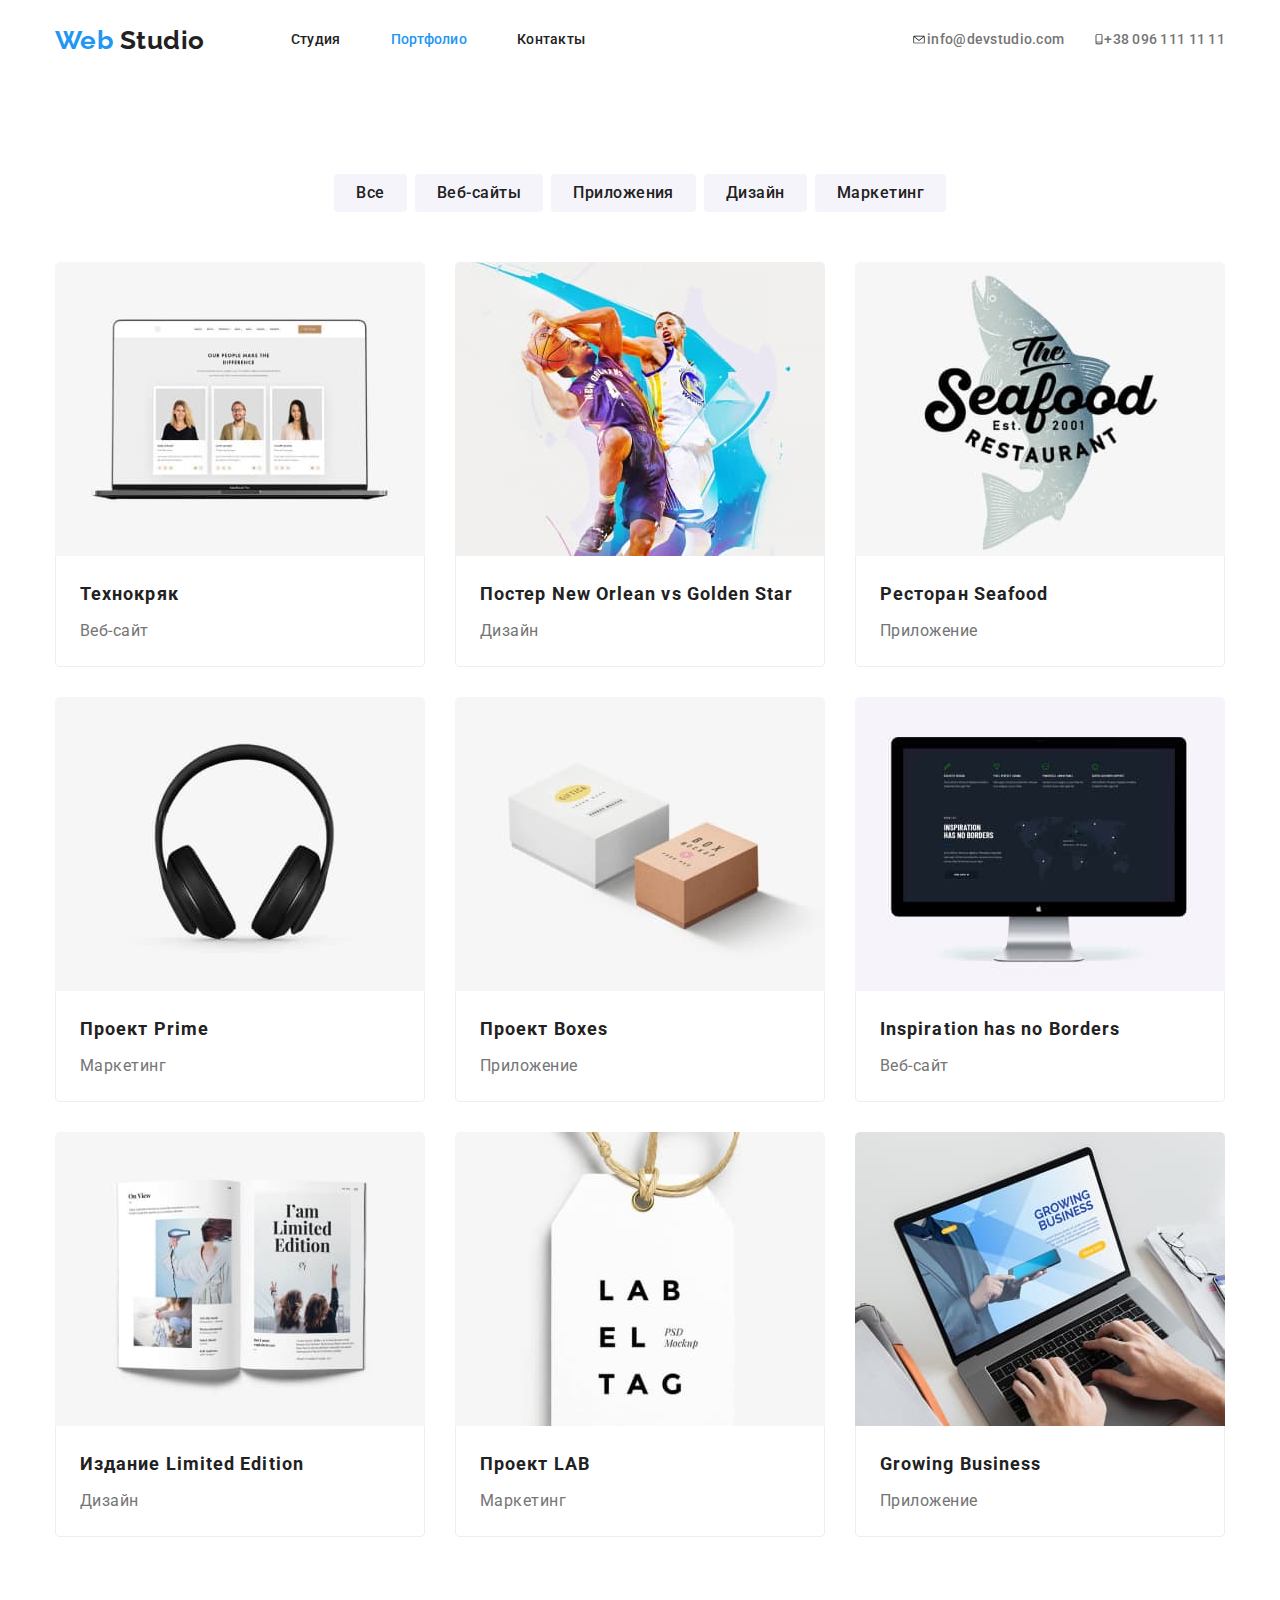
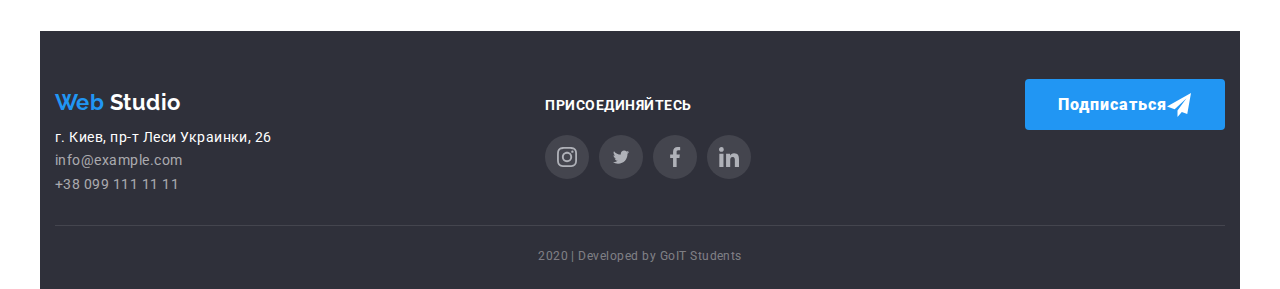
==== portfolio.html @ a5de6a3c "Добавляет разметку и оформление  декоративных элементов (иконок)" ====
<!DOCTYPE html>
<html lang="ru">
  <head>
    <meta charset="UTF-8" />
    <meta name="viewport" content="width=device-width, initial-scale=1.0" />
    <title>Студия</title>
    <link
      href="https://fonts.googleapis.com/css2?family=Raleway:wght@700&family=Roboto:wght@400;500;700;900&display=swap"
      rel="stylesheet"
    />
    <link
      rel="stylesheet"
      href="https://cdnjs.cloudflare.com/ajax/libs/modern-normalize/0.6.0/modern-normalize.min.css"
    />
    <link rel="stylesheet" href="./css/styles.css" />
  </head>

  <body>
    <header>
      <div class="container main-nav">
        <nav class="main-nav">
          <a href="./index.html" class="logo up"
            >Web<span class="word"> Studio</span></a
          >
          <ul class="site-nav list">
            <li class="item"><a href="./index.html" class="link">Студия</a></li>
            <li class="item">
              <a href="#" class="link current">Портфолио</a>
            </li>
            <li class="item"><a href="#" class="link">Контакты</a></li>
          </ul>
        </nav>

        <ul class="contacts list">
          <li class="item">
            <a href="mailto:info@devstudio.com" class="link highlight">
              <!--  <img src="./images/envelope.svg" alt="Иконка для мейла" /> -->
              <svg width="16" height="11.2">
                <use href="./images/symbol-defs.svg#icon-envelope"></use></svg
              >info@devstudio.com</a
            >
          </li>
          <li class="item">
            <a href="tel:+380961111111" class="link highlight">
              <svg width="10" height="15">
                <use href="./images/symbol-defs.svg#icon-mobile"></use></svg
              >+38 096 111 11 11</a
            >
          </li>
        </ul>
      </div>
    </header>
    <main>
      <section class="container section">
        <!-- скроем заголовок в CSS -->
        <h1 class="name visually-hidden">Наши проекты</h1>
        <ul class="variant list">
          <li class="push">
            <button type="button" class="button-items">Все</button>
          </li>
          <li class="push">
            <button type="button" class="button-items">Веб-сайты</button>
          </li>
          <li class="push">
            <button type="button" class="button-items">Приложения</button>
          </li>
          <li class="push">
            <button type="button" class="button-items">Дизайн</button>
          </li>
          <li class="push">
            <button type="button" class="button-items">Маркетинг</button>
          </li>
        </ul>
        <ul class="project list flex">
          <li class="element">
            <a href="#" class="img"
              ><img
                src="./images/technocryak.jpg"
                alt=""
                width="370"
                height="294"
            /></a>
            <div class="card">
              <h2 class="project-title list">Технокряк</h2>
              <p class="text list">Веб-сайт</p>
              <!-- <p class="text-inside">
              Технокряк это современная площадка распространения коронавируса.
              Компании используют эту платформу для цифрового шпионажа и атак на
              защищённые сервера конкурентов.
            </p> -->
            </div>
          </li>
          <li class="element">
            <a href="#" class="img"
              ><img src="./images/poster.jpg" alt="" width="370" height="294"
            /></a>
            <div class="card">
              <h2 class="project-title list">
                Постер New Orlean vs Golden Star
              </h2>
              <p class="text list">Дизайн</p>
              <!-- <p class="text-inside">
              Технокряк это современная площадка распространения коронавируса.
              Компании используют эту платформу для цифрового шпионажа и атак на
              защищённые сервера конкурентов.
            </p> -->
            </div>
          </li>
          <li class="element">
            <a href="#" class="img"
              ><img src="./images/seafood.jpg" alt="" width="370" height="294"
            /></a>
            <div class="card">
              <h2 class="project-title list">Ресторан Seafood</h2>
              <p class="text list">Приложение</p>
              <!-- <p class="text-inside">
              Технокряк это современная площадка распространения коронавируса.
              Компании используют эту платформу для цифрового шпионажа и атак на
              защищённые сервера конкурентов.
            </p> -->
            </div>
          </li>
          <li class="element">
            <a href="#"
              ><img src="./images/prime.jpg" alt="" width="370" height="294"
            /></a>
            <div class="card">
              <h2 class="project-title list">Проект Prime</h2>
              <p class="text list">Маркетинг</p>
              <!-- <p class="text-inside">
              Технокряк это современная площадка распространения коронавируса.
              Компании используют эту платформу для цифрового шпионажа и атак на
              защищённые сервера конкурентов.
            </p> -->
            </div>
          </li>
          <li class="element">
            <a href="#" class="img"
              ><img src="./images/boxes.jpg" alt="" width="370" height="294"
            /></a>
            <div class="card">
              <h2 class="project-title list">Проект Boxes</h2>
              <p class="text list">Приложение</p>
              <!-- <p class="text-inside">
              Технокряк это современная площадка распространения коронавируса.
              Компании используют эту платформу для цифрового шпионажа и атак на
              защищённые сервера конкурентов.
            </p> -->
            </div>
          </li>
          <li class="element">
            <a href="#" class="img"
              ><img src="./images/design.jpg" alt="" width="370" height="294"
            /></a>
            <div class="card">
              <h2 class="project-title list">Inspiration has no Borders</h2>
              <p class="text list">Веб-сайт</p>
              <!--  <p class="text-inside">
              Технокряк это современная площадка распространения коронавируса.
              Компании используют эту платформу для цифрового шпионажа и атак на
              защищённые сервера конкурентов.
            </p> -->
            </div>
          </li>
          <li class="element">
            <a href="#" class="img"
              ><img
                src="./images/limedition.jpg"
                alt=""
                width="370"
                height="294"
            /></a>
            <div class="card">
              <h2 class="project-title list">Издание Limited Edition</h2>
              <p class="text list">Дизайн</p>
              <!--  <p class="text-inside">
              Технокряк это современная площадка распространения коронавируса.
              Компании используют эту платформу для цифрового шпионажа и атак на
              защищённые сервера конкурентов.
            </p> -->
            </div>
          </li>
          <li class="element">
            <a href="#" class="img"
              ><img src="./images/lab.jpg" alt="" width="370" height="294"
            /></a>
            <div class="card">
              <h2 class="project-title list">Проект LAB</h2>
              <p class="text list">Маркетинг</p>
              <!-- <p class="text-inside">
              Технокряк это современная площадка распространения коронавируса.
              Компании используют эту платформу для цифрового шпионажа и атак на
              защищённые сервера конкурентов.
            </p> -->
            </div>
          </li>
          <li class="element">
            <a href="#" class="img"
              ><img src="./images/desktop.jpg" alt="" width="370" height="294"
            /></a>
            <div class="card">
              <h2 class="project-title list">Growing Business</h2>
              <p class="text list">Приложение</p>
              <!-- <p class="text-inside">
              Технокряк это современная площадка распространения коронавируса.
              Компании используют эту платформу для цифрового шпионажа и атак на
              защищённые сервера конкурентов.
            </p> -->
            </div>
          </li>
        </ul>
      </section>
    </main>
    <footer>
      <div class="footer container">
        <div class="down">
          <a href="#" class="logo">Web<span class="text"> Studio</span></a>
          <address class="address">
            г. Киев, пр-т Леси Украинки, 26
            <span class="contacts">
              info@example.com <br />+38 099 111 11 11</span
            >
          </address>
        </div>
        <div class="slogan">
          <div class="join">
            <b class="word">присоединяйтесь</b>
          </div>
          <ul class="list">
            <li class="label">
              <!-- используем aria-label в ссылках для читалок -->
              <a href="#" class="social-link accent" aria-label="Instagram">
                <svg width="20" height="20">
                  <use
                    href="./images/symbol-defs.svg#icon-instagram"
                  ></use></svg
              ></a>
            </li>
            <li class="label">
              <a href="#" class="social-link accent" aria-label="Twitter"
                ><svg width="20" height="16.25">
                  <use href="./images/symbol-defs.svg#icon-twitter"></use></svg
              ></a>
            </li>
            <li class="label">
              <a href="#" class="social-link accent" aria-label="Facebook"
                ><svg width="20" height="20">
                  <use href="./images/symbol-defs.svg#icon-facebook"></use></svg
              ></a>
            </li>
            <li class="label">
              <a href="#" class="social-link accent" aria-label="LinkedIn"
                ><svg width="20" height="20">
                  <use href="./images/symbol-defs.svg#icon-linkedin"></use></svg
              ></a>
            </li>
          </ul>
        </div>
        <div>
          <button class="text button icon-send">
            Подписаться
            <svg width="24" height="24">
              <use href="./images/symbol-defs.svg#icon-send"></use>
            </svg>
          </button>
        </div>
      </div>
      <div class="copy container">
        <p class="copyright">2020 | Developed by GoIT Students</p>
      </div>
    </footer>
  </body>
</html>
---- css/styles.css ----
:root {
  --primary-text-color: #757575;
  --title-text-color: #212121;
  --button-text-color: #ffffff;
  --accent-color: #2196f3;
  --primary-bg-color: #ffffff;
  --secondary-bg-color: #f5f4fa;
  --white-text-color: #ffffff;
  --second-portfolio-bg-color: rgba(33, 150, 243, 0.9);
  --footer-bg-color: #2f303a;
}

body {
  background-color: var(--primary-bg-color);
  color: var(--primary-text-color);
  font-family: Roboto, sans-serif;
  font-weight: 400;
  letter-spacing: 0.03em;
}

h1,
h2,
h3,
h4,
h5,
h6 {
  color: var(--title-text-color);

  font-weight: 700;
}

/* здесь храним стили для сброса стилей элемента */
.list {
  list-style: none;
  padding: 0;
  margin: 0;
}

/* цвет основного текста серый #757575 */
/* вторичный цвет текста чёрный #212121 */
/* белый #FFFFFF */
/* акцент #2196F3 */
/* акцент подвал rgba(255, 255, 255, 0.6) */
/* акцент подвал rgba(255, 255, 255, 0.4) */

/* основной цвет фона #E5E5E5
вторичный цвет фона #F5F4FA
акцент шапка фон #FFFFFF */

.container {
  width: 1200px;
  padding-left: 15px;
  padding-right: 15px;
  margin-left: auto;
  margin-right: auto;
}
/* этот класс-img создан для того чтобы избавиться от нижнего марджина картинка в 4px*/
img {
  display: block;
  max-width: 100%;
  height: auto;
}

.visually-hidden {
  position: absolute;
  width: 1px;
  height: 1px;
  margin: -1px;
  border: 0px;
  padding: 0px;
  clip: rect(0 0 0 0);
  overflow: hidden;
}

.main-nav {
  display: flex;
  align-items: center;
}
.section {
  padding-top: 94px;
  padding-bottom: 94px;
}

.logo {
  color: var(--accent-color);
  text-decoration: none;

  font-family: Raleway, sans-serif;
  font-weight: 700;
  font-size: 26px;
  line-height: 1.19;
}
.up {
  display: block;
  margin-right: 86px;
}
.logo .word {
  color: var(--title-text-color);
}

/* для лого в футере */
.logo .text {
  color: var(--white-text-color);
}
.site-nav {
  display: flex;
}
/* задать всем, кроме последнего ребёнка 
.site-nav .item:not(:last-child) {
  margin-right: 50px;
} */
.site-nav .item + .item {
  margin-left: 50px;
}
.site-nav .link,
.contacts .link {
  font-weight: 500;
  font-size: 14px;
  line-height: 1.14;
  letter-spacing: 0.02em;
}

.site-nav .link {
  color: var(--title-text-color);
  display: block;
  padding-top: 32px;
  padding-bottom: 32px;
}
.site-nav .link.current {
  color: var(--accent-color);
}
.item .highlight:hover,
.item .highlight:focus {
  fill: var(--accent-color);
}
.contacts {
  display: flex;
  margin-left: auto;
}
.contacts .item + .item {
  margin-left: 30px;
}

.contacts .link {
  display: flex;
  align-items: center;

  color: var(--primary-text-color);
}
.link:hover,
.link:focus,
.link {
  color: var(--accent-color);
  text-decoration: none;
}
.overlay {
  display: block;
  padding: 200px 452px;
  max-width: 1600px;
  min-height: 600px;
  margin-left: auto;
  margin-right: auto;
  background-image: linear-gradient(
      rgba(47, 48, 58, 0.8),
      rgba(47, 48, 58, 0.8)
    ),
    url('../images/header.jpg');
  /* установлен background-color: #757575; для того, чтобы видно было 
   наш белый hero-title в случае, если не загрузится CSS-фоновая картинка под текстом */
  background-color: #757575;
  background-repeat: no-repeat;
  background-size: cover;
}

.hero {
  text-align: center;
}

.hero-title {
  margin-top: 0;
  margin-bottom: 40px;
  color: var(--white-text-color);

  font-weight: 900;
  font-size: 44px;
  line-height: 1.36;

  letter-spacing: 0.06em;
  text-transform: uppercase;
}
.hero .button {
  font-weight: 700;
}
.pluses {
  display: flex;
}
.border {
  border-bottom: 1px solid #ececec;
}
.container .title {
  margin: 0;
  padding: 0;
}
.text {
  margin: 0;
  padding: 0;
}
.list .text {
  font-size: 14px;
  line-height: 1.71;
}
.subtitle {
  margin: 0;
  padding: 0;

  font-size: 14px;
  line-height: 1.14;
  text-transform: uppercase;
}

.pluses .subtitle {
  margin-bottom: 10px;
}

.option:not(:last-child) {
  margin-right: 30px;
}
/* .pluses .option + .option {
  margin-left: 30px;
} */
.pluses .text {
  width: 270px;
}
.icon {
  display: inline-flex;
  width: 270px;
  height: 120px;
  justify-content: center;
  align-items: center;
  background-color: var(--secondary-bg-color);
  margin-bottom: 30px;
  border-radius: 4px;
}
.projects {
  display: flex;
}
/* установлен background-color для секции чтобы были видны заголовки*/
.works {
  background-color: #f1f891;
}

.projects .unit:not(:last-child) {
  margin-right: 30px;
}
.projects .subtitle {
  color: var(--white-text-color);
}

.button {
  display: inline-block;
  padding: 10px 32px;
  border-radius: 4px;
  border: 1px solid transparent;
  min-width: 200px;

  background-color: var(--accent-color);
  color: var(--button-text-color);

  font-family: inherit;
  font-size: 16px;
  line-height: 1.87;
  text-align: center;
  letter-spacing: 0.06em;

  text-decoration: none;
}

.team {
  text-align: center;
  background-color: var(--secondary-bg-color);

  font-size: 16px;
  line-height: 1.19;
}
.team .list {
  display: flex;
  justify-content: space-evenly;
}
.member:not(:last-child) {
  margin-right: 30px;
}
.team .member {
  background-color: var(--primary-bg-color);
  box-shadow: 0px 2px 1px rgba(0, 0, 0, 0.2), 0px 1px 1px rgba(0, 0, 0, 0.14),
    0px 1px 3px rgba(0, 0, 0, 0.12);
}
.inside {
  padding: 30px 32px 24px;
}
.social-link {
  display: flex;
  justify-content: center;
  align-items: center;
  width: 44px;
  height: 44px;
  border-radius: 50%;
}
.social-link:hover {
  background-color: var(--accent-color);
  --color1: var(--white-text-color);
}

.section-title {
  padding: 0;
  margin: 0;
  margin-bottom: 50px;

  font-size: 36px;
  line-height: 1.17;
  text-align: center;
}

.section-subtitle {
  margin: 0;
  margin-bottom: 10px;

  font-weight: 500;
}

.team .item {
  margin: 0px 0px 16px;
}
.clients .list {
  display: flex;
  justify-content: space-between;
}
.pic {
  display: flex;
  justify-content: center;
  align-items: center;
  width: 170px;
  height: 90px;
  border: 1px solid #afb1b8;
  border-radius: 4px;
}
.pic:hover,
.pic:focus {
  --color1: var(--accent-color);
  --color2: var(--accent-color);
  border-color: var(--accent-color);
  cursor: pointer;
}
.footer {
  display: flex;
  justify-content: space-between;
  align-items: baseline;
  padding-top: 48px;
  background-color: var(--footer-bg-color);
}

.down .logo {
  display: block;
  margin-bottom: 10px;

  font-size: 22px;
  line-height: 1.18;
}

.address > .contacts {
  color: rgba(255, 255, 255, 0.6);
}
.address {
  color: var(--white-text-color);

  font-style: normal;
  font-size: 14px;
  line-height: 1.71;
}
.down {
  margin-bottom: 28px;
}
.slogan .word {
  color: var(--white-text-color);

  font-size: 14px;
  line-height: 1.14;

  text-transform: uppercase;
}
.label:not(:last-child) {
  margin-right: 10px;
}
.slogan .list {
  display: flex;
}
.slogan .join {
  margin-bottom: 21px;
}
.social-link.accent {
  background-color: rgba(255, 255, 255, 0.1);
}
.social-link.accent:hover {
  background-color: var(--accent-color);
}
.text.button {
  font-weight: 900;
}
.button.icon-send {
  display: flex;
  align-items: center;
}
.copy {
  background-color: var(--footer-bg-color);
}
.copyright {
  margin: 0;
  padding: 18px 0px 21px;
  border-top: 1px solid rgba(255, 255, 255, 0.1);

  color: rgba(255, 255, 255, 0.4);

  font-size: 12px;
  line-height: 2;
  text-align: center;
}
/*  */

/*  */

/*  */

/*  */
/* Стили для страницы Portfolio */

.button-items {
  padding: 6px 22px;
  border: none;
  cursor: pointer;
  min-width: 73px;
  border-radius: 4px;
  background-color: var(--secondary-bg-color);
  color: var(--title-text-color);

  font-family: inherit;
  font-weight: 500;
  font-size: 16px;
  line-height: 1.62;
  letter-spacing: 0.03em;
}
.button-items:hover,
.button-items:focus {
  background-color: var(--accent-color);
  color: var(--button-text-color);
}
.variant {
  display: flex;
  justify-content: center;
  margin-bottom: 50px;
}
.push:not(:last-child) {
  margin-right: 8px;
}

.flex {
  display: flex;
  flex-wrap: wrap;
}
.element {
  display: block;
  border-top-left-radius: 5px;
  border-top-right-radius: 5px;
  overflow: hidden;
}
.flex .element {
  width: 370px;
  margin-right: 30px;
  margin-bottom: 30px;
}
.flex .element:hover {
  box-shadow: 1px 4px 6px rgba(0, 0, 0, 0.16), 0px 4px 4px rgba(0, 0, 0, 0.06),
    0px 1px 1px rgba(0, 0, 0, 0.12);
  cursor: pointer;
}
.flex .element:nth-child(3n) {
  margin-right: 0;
}
.flex .element:nth-last-child(-n + 3) {
  margin-bottom: 0;
}
.container .name {
  margin: 0;
}
.card {
  padding: 20px 24px;
  border-bottom: 1px solid #eeeeee;
  border-left: 1px solid #eeeeee;
  border-right: 1px solid #eeeeee;
  border-bottom-left-radius: 5px;
  border-bottom-right-radius: 5px;
}

.project-title {
  margin-bottom: 4px;
  font-size: 18px;
  line-height: 2;

  letter-spacing: 0.06em;
}

.project .list {
  background-color: var(--primary-bg-color);
}

.project .text {
  font-size: 16px;
  line-height: 1.87;
}

.project .text-inside {
  color: var(--white-text-color);
  background-color: var(--second-portfolio-bg-color);

  font-size: 18px;
  line-height: 1.56;
}
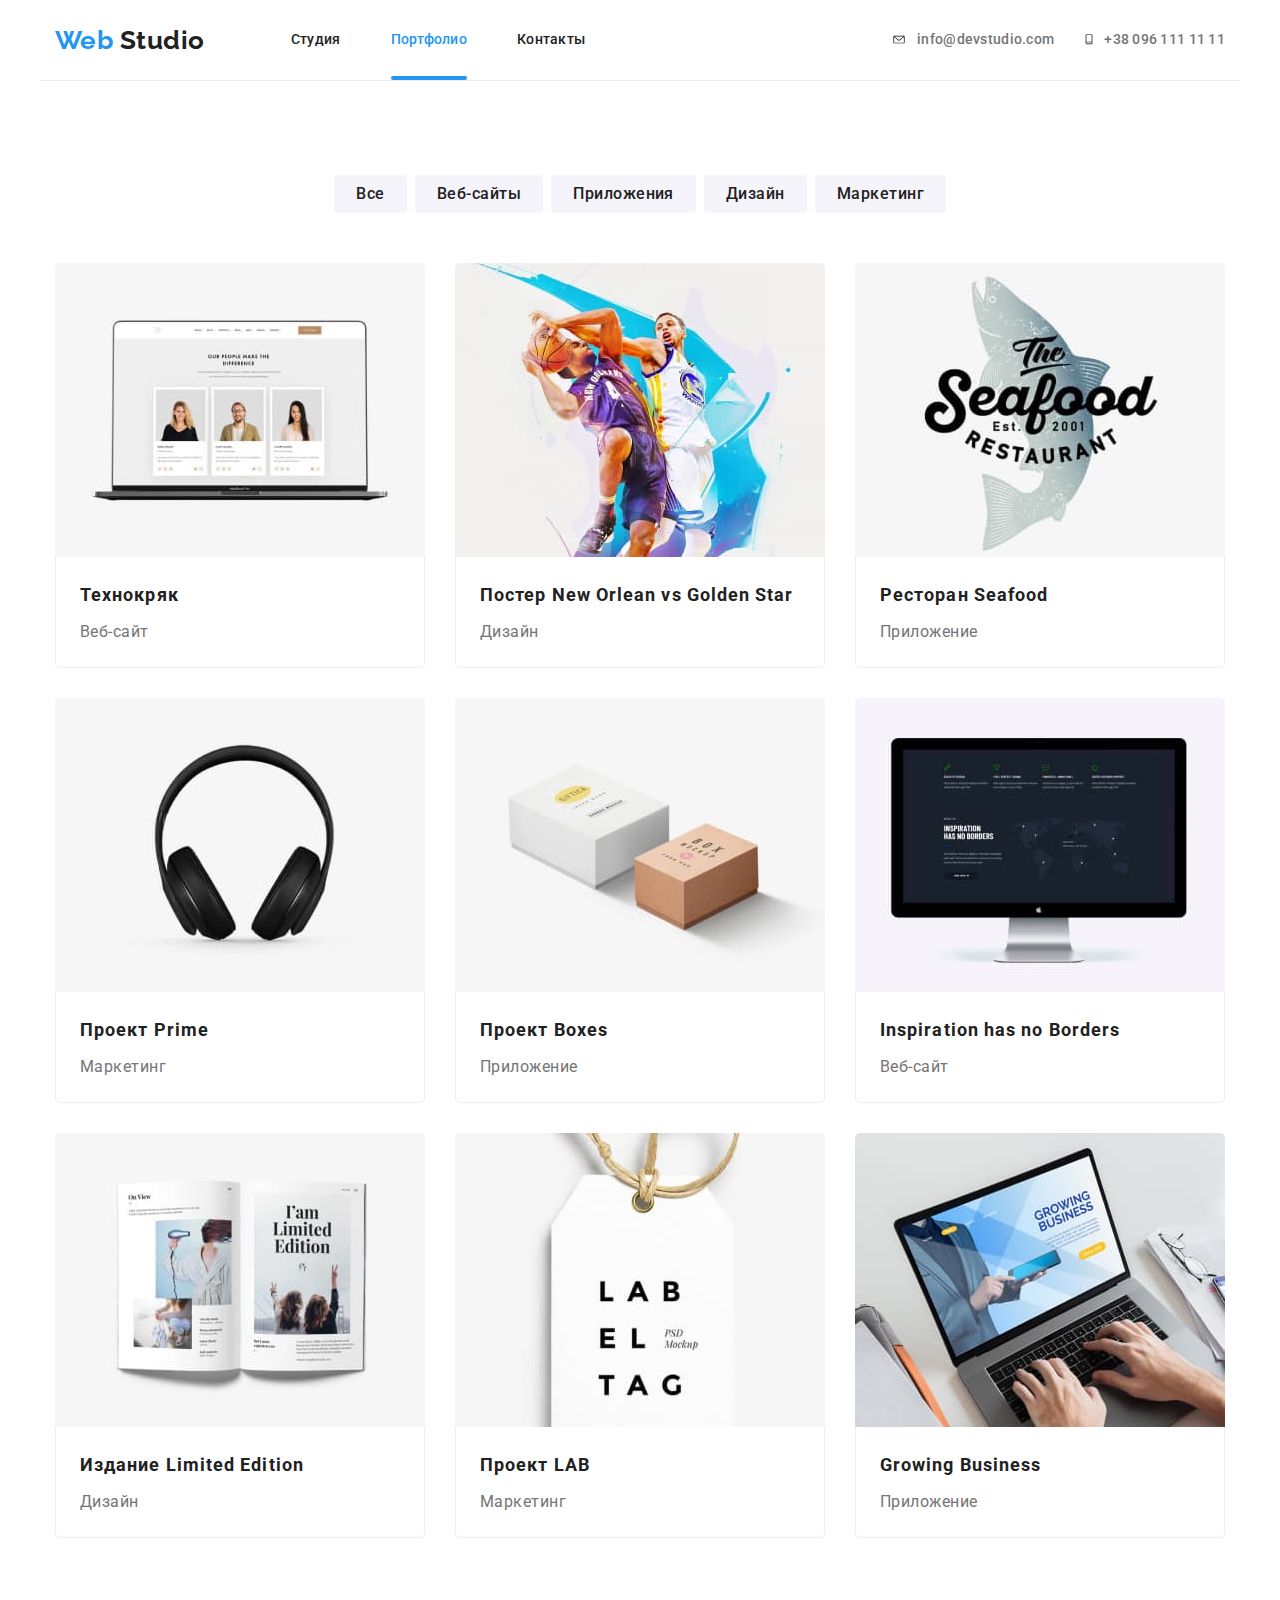
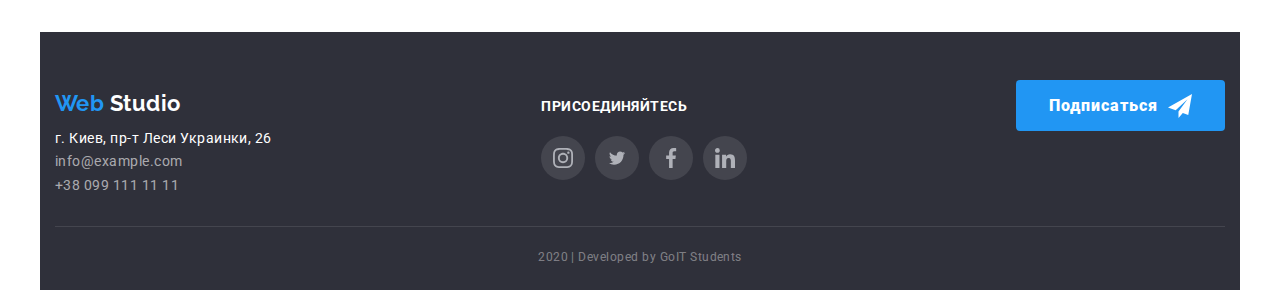
==== commit 3e25fc7e: "Добавляет позиционирование и анимацию всех декоративных эффектов для страниц" ====
--- a/portfolio.html
+++ b/portfolio.html
@@ -19,9 +19,7 @@
     <header>
       <div class="container main-nav">
         <nav class="main-nav">
-          <a href="./index.html" class="logo up"
-            >Web<span class="word"> Studio</span></a
-          >
+          <a href="#" class="logo up">Web<span class="word"> Studio</span></a>
           <ul class="site-nav list">
             <li class="item"><a href="./index.html" class="link">Студия</a></li>
             <li class="item">
@@ -34,15 +32,14 @@
         <ul class="contacts list">
           <li class="item">
             <a href="mailto:info@devstudio.com" class="link highlight">
-              <!--  <img src="./images/envelope.svg" alt="Иконка для мейла" /> -->
-              <svg width="16" height="11.2">
+              <svg class="upper icons" width="16" height="11.2">
                 <use href="./images/symbol-defs.svg#icon-envelope"></use></svg
               >info@devstudio.com</a
             >
           </li>
           <li class="item">
             <a href="tel:+380961111111" class="link highlight">
-              <svg width="10" height="15">
+              <svg class="upper icons" width="10" height="15">
                 <use href="./images/symbol-defs.svg#icon-mobile"></use></svg
               >+38 096 111 11 11</a
             >
@@ -51,7 +48,7 @@
       </div>
     </header>
     <main>
-      <section class="container section">
+      <section class="container section portfolio">
         <!-- скроем заголовок в CSS -->
         <h1 class="name visually-hidden">Наши проекты</h1>
         <ul class="variant list">
@@ -73,139 +70,165 @@
         </ul>
         <ul class="project list flex">
           <li class="element">
-            <a href="#" class="img"
-              ><img
-                src="./images/technocryak.jpg"
-                alt=""
-                width="370"
-                height="294"
-            /></a>
+            <div class="thumb">
+              <a href="#" class="img"
+                ><img
+                  src="./images/technocryak.jpg"
+                  alt=""
+                  width="370"
+                  height="294"
+              /></a>
+              <p class="text-inside">
+                Технокряк это современная площадка распространения коронавируса.
+                Компании используют эту платформу для цифрового шпионажа и атак
+                на защищённые сервера конкурентов.
+              </p>
+            </div>
             <div class="card">
               <h2 class="project-title list">Технокряк</h2>
               <p class="text list">Веб-сайт</p>
-              <!-- <p class="text-inside">
-              Технокряк это современная площадка распространения коронавируса.
-              Компании используют эту платформу для цифрового шпионажа и атак на
-              защищённые сервера конкурентов.
-            </p> -->
-            </div>
-          </li>
-          <li class="element">
-            <a href="#" class="img"
-              ><img src="./images/poster.jpg" alt="" width="370" height="294"
-            /></a>
+            </div>
+          </li>
+          <li class="element">
+            <div class="thumb">
+              <a href="#" class="img"
+                ><img src="./images/poster.jpg" alt="" width="370" height="294"
+              /></a>
+              <p class="text-inside">
+                Технокряк это современная площадка распространения коронавируса.
+                Компании используют эту платформу для цифрового шпионажа и атак
+                на защищённые сервера конкурентов.
+              </p>
+            </div>
             <div class="card">
               <h2 class="project-title list">
                 Постер New Orlean vs Golden Star
               </h2>
               <p class="text list">Дизайн</p>
-              <!-- <p class="text-inside">
-              Технокряк это современная площадка распространения коронавируса.
-              Компании используют эту платформу для цифрового шпионажа и атак на
-              защищённые сервера конкурентов.
-            </p> -->
-            </div>
-          </li>
-          <li class="element">
-            <a href="#" class="img"
-              ><img src="./images/seafood.jpg" alt="" width="370" height="294"
-            /></a>
+            </div>
+          </li>
+          <li class="element">
+            <div class="thumb">
+              <a href="#" class="img"
+                ><img
+                  src="./images/seafood.jpg"
+                  alt=""
+                  width="370"
+                  height="294"
+              /></a>
+              <p class="text-inside">
+                Технокряк это современная площадка распространения коронавируса.
+                Компании используют эту платформу для цифрового шпионажа и атак
+                на защищённые сервера конкурентов.
+              </p>
+            </div>
             <div class="card">
               <h2 class="project-title list">Ресторан Seafood</h2>
               <p class="text list">Приложение</p>
-              <!-- <p class="text-inside">
-              Технокряк это современная площадка распространения коронавируса.
-              Компании используют эту платформу для цифрового шпионажа и атак на
-              защищённые сервера конкурентов.
-            </p> -->
-            </div>
-          </li>
-          <li class="element">
-            <a href="#"
-              ><img src="./images/prime.jpg" alt="" width="370" height="294"
-            /></a>
+            </div>
+          </li>
+          <li class="element">
+            <div class="thumb">
+              <a href="#" class="img"
+                ><img src="./images/prime.jpg" alt="" width="370" height="294"
+              /></a>
+              <p class="text-inside">
+                Технокряк это современная площадка распространения коронавируса.
+                Компании используют эту платформу для цифрового шпионажа и атак
+                на защищённые сервера конкурентов.
+              </p>
+            </div>
             <div class="card">
               <h2 class="project-title list">Проект Prime</h2>
               <p class="text list">Маркетинг</p>
-              <!-- <p class="text-inside">
-              Технокряк это современная площадка распространения коронавируса.
-              Компании используют эту платформу для цифрового шпионажа и атак на
-              защищённые сервера конкурентов.
-            </p> -->
-            </div>
-          </li>
-          <li class="element">
-            <a href="#" class="img"
-              ><img src="./images/boxes.jpg" alt="" width="370" height="294"
-            /></a>
+            </div>
+          </li>
+          <li class="element">
+            <div class="thumb">
+              <a href="#" class="img"
+                ><img src="./images/boxes.jpg" alt="" width="370" height="294"
+              /></a>
+              <p class="text-inside">
+                Технокряк это современная площадка распространения коронавируса.
+                Компании используют эту платформу для цифрового шпионажа и атак
+                на защищённые сервера конкурентов.
+              </p>
+            </div>
             <div class="card">
               <h2 class="project-title list">Проект Boxes</h2>
               <p class="text list">Приложение</p>
-              <!-- <p class="text-inside">
-              Технокряк это современная площадка распространения коронавируса.
-              Компании используют эту платформу для цифрового шпионажа и атак на
-              защищённые сервера конкурентов.
-            </p> -->
-            </div>
-          </li>
-          <li class="element">
-            <a href="#" class="img"
-              ><img src="./images/design.jpg" alt="" width="370" height="294"
-            /></a>
+            </div>
+          </li>
+          <li class="element">
+            <div class="thumb">
+              <a href="#" class="img"
+                ><img src="./images/design.jpg" alt="" width="370" height="294"
+              /></a>
+              <p class="text-inside">
+                Технокряк это современная площадка распространения коронавируса.
+                Компании используют эту платформу для цифрового шпионажа и атак
+                на защищённые сервера конкурентов.
+              </p>
+            </div>
             <div class="card">
               <h2 class="project-title list">Inspiration has no Borders</h2>
               <p class="text list">Веб-сайт</p>
-              <!--  <p class="text-inside">
-              Технокряк это современная площадка распространения коронавируса.
-              Компании используют эту платформу для цифрового шпионажа и атак на
-              защищённые сервера конкурентов.
-            </p> -->
-            </div>
-          </li>
-          <li class="element">
-            <a href="#" class="img"
-              ><img
-                src="./images/limedition.jpg"
-                alt=""
-                width="370"
-                height="294"
-            /></a>
+            </div>
+          </li>
+          <li class="element">
+            <div class="thumb">
+              <a href="#" class="img"
+                ><img
+                  src="./images/limedition.jpg"
+                  alt=""
+                  width="370"
+                  height="294"
+              /></a>
+              <p class="text-inside">
+                Технокряк это современная площадка распространения коронавируса.
+                Компании используют эту платформу для цифрового шпионажа и атак
+                на защищённые сервера конкурентов.
+              </p>
+            </div>
             <div class="card">
               <h2 class="project-title list">Издание Limited Edition</h2>
               <p class="text list">Дизайн</p>
-              <!--  <p class="text-inside">
-              Технокряк это современная площадка распространения коронавируса.
-              Компании используют эту платформу для цифрового шпионажа и атак на
-              защищённые сервера конкурентов.
-            </p> -->
-            </div>
-          </li>
-          <li class="element">
-            <a href="#" class="img"
-              ><img src="./images/lab.jpg" alt="" width="370" height="294"
-            /></a>
+            </div>
+          </li>
+          <li class="element">
+            <div class="thumb">
+              <a href="#" class="img"
+                ><img src="./images/lab.jpg" alt="" width="370" height="294"
+              /></a>
+              <p class="text-inside">
+                Технокряк это современная площадка распространения коронавируса.
+                Компании используют эту платформу для цифрового шпионажа и атак
+                на защищённые сервера конкурентов.
+              </p>
+            </div>
             <div class="card">
               <h2 class="project-title list">Проект LAB</h2>
               <p class="text list">Маркетинг</p>
-              <!-- <p class="text-inside">
-              Технокряк это современная площадка распространения коронавируса.
-              Компании используют эту платформу для цифрового шпионажа и атак на
-              защищённые сервера конкурентов.
-            </p> -->
-            </div>
-          </li>
-          <li class="element">
-            <a href="#" class="img"
-              ><img src="./images/desktop.jpg" alt="" width="370" height="294"
-            /></a>
+            </div>
+          </li>
+          <li class="element">
+            <div class="thumb">
+              <a href="#" class="img"
+                ><img
+                  src="./images/desktop.jpg"
+                  alt=""
+                  width="370"
+                  height="294"
+              /></a>
+              <p class="text-inside">
+                Технокряк это современная площадка распространения коронавируса.
+                Компании используют эту платформу для цифрового шпионажа и атак
+                на защищённые сервера конкурентов.
+              </p>
+            </div>
             <div class="card">
               <h2 class="project-title list">Growing Business</h2>
               <p class="text list">Приложение</p>
-              <!-- <p class="text-inside">
-              Технокряк это современная площадка распространения коронавируса.
-              Компании используют эту платформу для цифрового шпионажа и атак на
-              защищённые сервера конкурентов.
-            </p> -->
             </div>
           </li>
         </ul>
@@ -230,7 +253,7 @@
             <li class="label">
               <!-- используем aria-label в ссылках для читалок -->
               <a href="#" class="social-link accent" aria-label="Instagram">
-                <svg width="20" height="20">
+                <svg class="icons" width="20" height="20">
                   <use
                     href="./images/symbol-defs.svg#icon-instagram"
                   ></use></svg
@@ -238,19 +261,19 @@
             </li>
             <li class="label">
               <a href="#" class="social-link accent" aria-label="Twitter"
-                ><svg width="20" height="16.25">
+                ><svg class="icons" width="20" height="16.25">
                   <use href="./images/symbol-defs.svg#icon-twitter"></use></svg
               ></a>
             </li>
             <li class="label">
               <a href="#" class="social-link accent" aria-label="Facebook"
-                ><svg width="20" height="20">
+                ><svg class="icons" width="20" height="20">
                   <use href="./images/symbol-defs.svg#icon-facebook"></use></svg
               ></a>
             </li>
             <li class="label">
               <a href="#" class="social-link accent" aria-label="LinkedIn"
-                ><svg width="20" height="20">
+                ><svg class="icons" width="20" height="20">
                   <use href="./images/symbol-defs.svg#icon-linkedin"></use></svg
               ></a>
             </li>
@@ -259,7 +282,7 @@
         <div>
           <button class="text button icon-send">
             Подписаться
-            <svg width="24" height="24">
+            <svg class="plane" width="24" height="24">
               <use href="./images/symbol-defs.svg#icon-send"></use>
             </svg>
           </button>
--- a/css/styles.css
+++ b/css/styles.css
@@ -114,6 +114,8 @@
 }
 .site-nav .link,
 .contacts .link {
+  transition: color 250ms cubic-bezier(0.4, 0, 0.2, 1);
+
   font-weight: 500;
   font-size: 14px;
   line-height: 1.14;
@@ -129,29 +131,47 @@
 .site-nav .link.current {
   color: var(--accent-color);
 }
+.link.current {
+  position: relative;
+}
+.link.current::after {
+  content: '';
+  display: block;
+  background-color: var(--accent-color);
+  width: 100%;
+  height: 4px;
+  position: absolute;
+  bottom: 0;
+  border-radius: 2px;
+}
+
+.contacts {
+  display: flex;
+  margin-left: auto;
+}
+.contacts .item + .item {
+  margin-left: 30px;
+}
+
+.contacts .link {
+  display: flex;
+  align-items: center;
+
+  color: var(--primary-text-color);
+}
+.link:hover,
+.link:focus {
+  color: var(--accent-color);
+}
+.link {
+  text-decoration: none;
+}
 .item .highlight:hover,
 .item .highlight:focus {
   fill: var(--accent-color);
 }
-.contacts {
-  display: flex;
-  margin-left: auto;
-}
-.contacts .item + .item {
-  margin-left: 30px;
-}
-
-.contacts .link {
-  display: flex;
-  align-items: center;
-
-  color: var(--primary-text-color);
-}
-.link:hover,
-.link:focus,
-.link {
-  color: var(--accent-color);
-  text-decoration: none;
+.upper.icons {
+  margin-right: 10px;
 }
 .overlay {
   display: block;
@@ -246,7 +266,20 @@
 }
 /* установлен background-color для секции чтобы были видны заголовки*/
 .works {
-  background-color: #f1f891;
+  background-color: #f76606;
+}
+.projects .unit {
+  position: relative;
+}
+.apps {
+  position: absolute;
+  bottom: 0;
+  left: 0;
+
+  width: 100%;
+  padding: 27px 0px;
+  background-color: rgba(47, 48, 58, 0.8);
+  text-align: center;
 }
 
 .projects .unit:not(:last-child) {
@@ -297,7 +330,9 @@
 .inside {
   padding: 30px 32px 24px;
 }
+
 .social-link {
+  fill: #afb1b8;
   display: flex;
   justify-content: center;
   align-items: center;
@@ -305,11 +340,16 @@
   height: 44px;
   border-radius: 50%;
 }
-.social-link:hover {
+
+.social-link:hover,
+.social-link:focus {
   background-color: var(--accent-color);
-  --color1: var(--white-text-color);
-}
-
+  fill: var(--white-text-color);
+}
+.icons {
+  transition: background-color 250ms cubic-bezier(0.4, 0, 0.2, 1),
+    fill 250ms cubic-bezier(0.4, 0, 0.2, 1);
+}
 .section-title {
   padding: 0;
   margin: 0;
@@ -342,13 +382,25 @@
   height: 90px;
   border: 1px solid #afb1b8;
   border-radius: 4px;
-}
+
+  transition: border-color 250ms cubic-bezier(0.4, 0, 0.2, 1);
+}
+
+.test {
+  fill: #afb1b8;
+}
+
 .pic:hover,
 .pic:focus {
-  --color1: var(--accent-color);
-  --color2: var(--accent-color);
   border-color: var(--accent-color);
   cursor: pointer;
+}
+.pic:hover .test,
+.pic:focus .test {
+  fill: var(--accent-color);
+}
+.icon-client {
+  transition: fill 250ms cubic-bezier(0.4, 0, 0.2, 1);
 }
 .footer {
   display: flex;
@@ -399,7 +451,8 @@
 .social-link.accent {
   background-color: rgba(255, 255, 255, 0.1);
 }
-.social-link.accent:hover {
+.social-link.accent:hover,
+.social-link.accent:focus {
   background-color: var(--accent-color);
 }
 .text.button {
@@ -408,6 +461,9 @@
 .button.icon-send {
   display: flex;
   align-items: center;
+}
+.icon-send .plane {
+  margin-left: 10px;
 }
 .copy {
   background-color: var(--footer-bg-color);
@@ -431,7 +487,9 @@
 
 /*  */
 /* Стили для страницы Portfolio */
-
+.portfolio {
+  border-top: 1px solid #ececec;
+}
 .button-items {
   padding: 6px 22px;
   border: none;
@@ -441,6 +499,9 @@
   background-color: var(--secondary-bg-color);
   color: var(--title-text-color);
 
+  transition: background-color 250ms cubic-bezier(0.4, 0, 0.2, 1),
+    color 250ms cubic-bezier(0.4, 0, 0.2, 1);
+
   font-family: inherit;
   font-weight: 500;
   font-size: 16px;
@@ -475,8 +536,11 @@
   width: 370px;
   margin-right: 30px;
   margin-bottom: 30px;
-}
-.flex .element:hover {
+
+  transition: box-shadow 250ms cubic-bezier(0.4, 0, 0.2, 1);
+}
+.flex .element:hover,
+.flex .element:focus {
   box-shadow: 1px 4px 6px rgba(0, 0, 0, 0.16), 0px 4px 4px rgba(0, 0, 0, 0.06),
     0px 1px 1px rgba(0, 0, 0, 0.12);
   cursor: pointer;
@@ -516,10 +580,29 @@
   line-height: 1.87;
 }
 
+.thumb {
+  position: relative;
+  overflow: hidden;
+}
 .project .text-inside {
+  position: absolute;
+  top: 0;
+  left: 0;
+  width: 100%;
+  height: 100%;
+  margin: 0;
+
+  transform: translateY(100%);
+  transition: transform 250ms cubic-bezier(0.4, 0, 0.2, 1);
+
+  padding: 63px 24px;
   color: var(--white-text-color);
-  background-color: var(--second-portfolio-bg-color);
+  background-color: rgba(33, 150, 243, 0.9);
 
   font-size: 18px;
   line-height: 1.56;
 }
+.project .element:hover .text-inside,
+.project .element:focus .text-inside {
+  transform: translateY(0%);
+}
